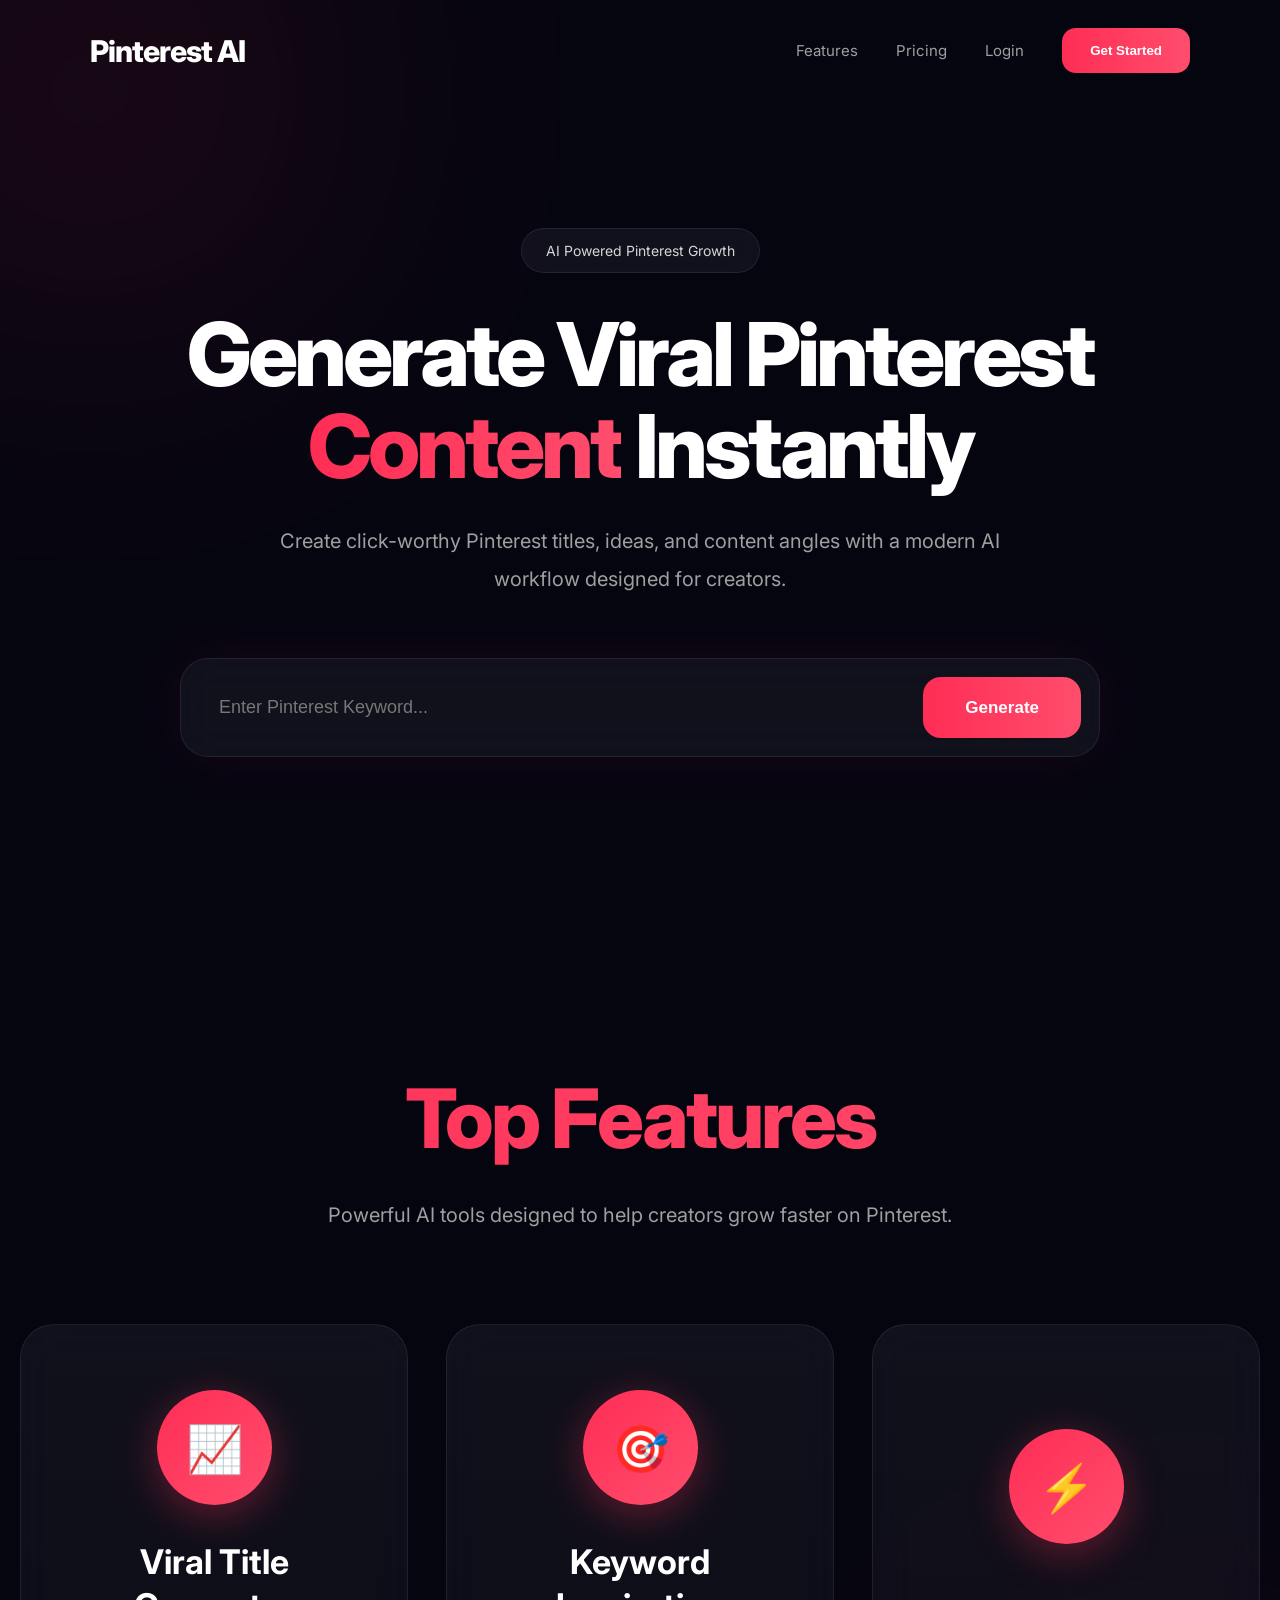
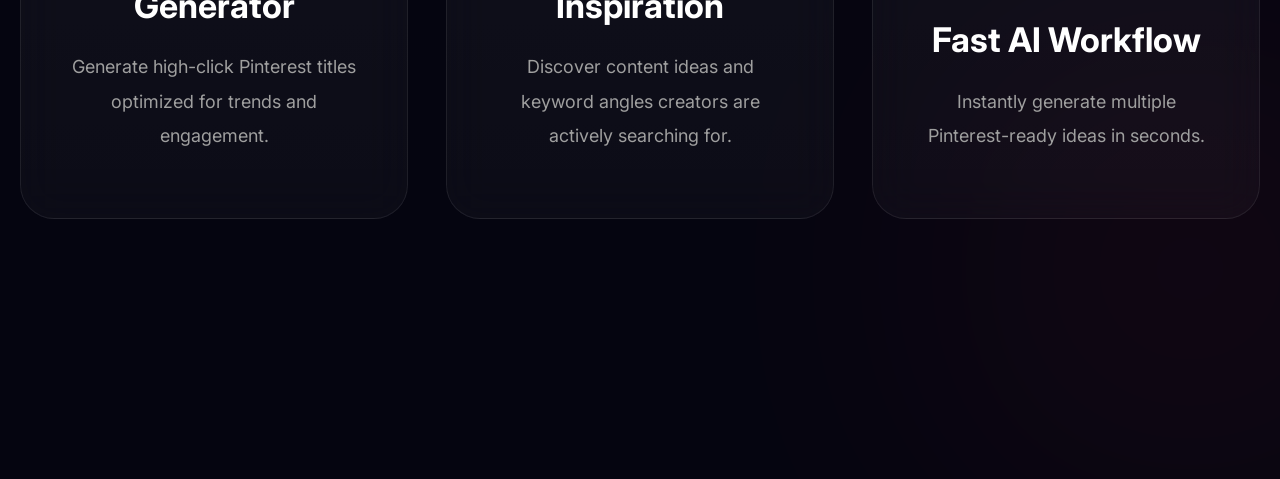
==== index.html @ 4e21ae70 "first commit" ====
<!DOCTYPE html>
<html lang="en">

<head>

  <meta charset="UTF-8">

  <meta name="viewport" content="width=device-width, initial-scale=1.0">

  <title>Pinterest AI</title>

  <link rel="stylesheet" href="style.css">

  <link rel="preconnect" href="https://fonts.googleapis.com">

  <link href="https://fonts.googleapis.com/css2?family=Inter:wght@300;400;500;600;700;800&display=swap" rel="stylesheet">

</head>

<body>

<div class="bg-blur blur1"></div>
<div class="bg-blur blur2"></div>

<header>

<div class="logo">
Pinterest AI
</div>

<nav>

<a href="#">Features</a>

<a href="#">Pricing</a>

<a href="#">Login</a>

<button>
Get Started
</button>

</nav>

</header>

<section class="hero">

<div class="badge">
AI Powered Pinterest Growth
</div>

<h1>
Generate Viral Pinterest <span>Content</span> Instantly
</h1>

<p class="subtitle">

Create click-worthy Pinterest titles, ideas, and content angles with a modern AI workflow designed for creators.

</p>

<div class="generator-box">

<input
type="text"
id="keyword"
placeholder="Enter Pinterest Keyword..."
>

<button id="generateBtn">
Generate
</button>

</div>

<div id="loading">

<div class="loader"></div>

<p>
Generating content...
</p>

</div>

<div id="results"></div>

</section>

<section class="features">

<h2>
Top Features
</h2>

<p class="feature-subtitle">
Powerful AI tools designed to help creators grow faster on Pinterest.
</p>

<div class="feature-grid">

<div class="feature-card">

<div class="icon-circle">
📈
</div>

<h3>
Viral Title Generator
</h3>

<p>
Generate high-click Pinterest titles optimized for trends and engagement.
</p>

</div>

<div class="feature-card">

<div class="icon-circle">
🎯
</div>

<h3>
Keyword Inspiration
</h3>

<p>
Discover content ideas and keyword angles creators are actively searching for.
</p>

</div>

<div class="feature-card">

<div class="icon-circle">
⚡
</div>

<h3>
Fast AI Workflow
</h3>

<p>
Instantly generate multiple Pinterest-ready ideas in seconds.
</p>

</div>

</div>

</section>

<script src="script.js"></script>

</body>
</html>
---- style.css ----
*{
  margin:0;
  padding:0;
  box-sizing:border-box;
}

html{
  scroll-behavior:smooth;
}

body{
  background:#050510;
  font-family:'Inter',sans-serif;
  color:white;
  overflow-x:hidden;
  position:relative;
}

/* BACKGROUND BLUR */

.bg-blur{
  position:absolute;
  border-radius:50%;
  filter:blur(140px);
  z-index:1;
}

.blur1{
  width:420px;
  height:420px;
  background:#ff2d55;
  top:-120px;
  left:-120px;
  opacity:0.14;
}

.blur2{
  width:420px;
  height:420px;
  background:#ff2d55;
  right:-120px;
  bottom:-120px;
  opacity:0.08;
}

/* HEADER */

header{
  width:100%;
  display:flex;
  justify-content:space-between;
  align-items:center;
  padding:28px 90px;
  position:relative;
  z-index:10;
}

.logo{
  font-size:30px;
  font-weight:800;
  letter-spacing:-1px;
  color:white;
}

nav{
  display:flex;
  align-items:center;
  gap:38px;
}

nav a{
  text-decoration:none;
  color:#9f9f9f;
  font-size:15px;
  transition:0.3s;
}

nav a:hover{
  color:white;
}

nav button{
  border:none;
  background:linear-gradient(to right,#ff2d55,#ff4d6d);
  color:white;
  padding:15px 28px;
  border-radius:14px;
  cursor:pointer;
  font-weight:600;
  transition:0.3s;
}

nav button:hover{
  transform:translateY(-2px);
  box-shadow:0 10px 35px rgba(255,45,85,0.35);
}

/* HERO */

.hero{
  width:100%;
  min-height:92vh;
  display:flex;
  flex-direction:column;
  justify-content:center;
  align-items:center;
  padding:60px 20px;
  position:relative;
  z-index:2;
}

.badge{
  background:rgba(255,255,255,0.05);
  border:1px solid rgba(255,255,255,0.08);
  padding:13px 24px;
  border-radius:100px;
  color:#d6d6d6;
  font-size:14px;
  backdrop-filter:blur(18px);
}

h1{
  font-size:88px;
  text-align:center;
  line-height:1.05;
  letter-spacing:-4px;
  max-width:1050px;
  margin-top:35px;
  font-weight:800;
}

h1 span{
  background:linear-gradient(to right,#ff2d55,#ff4d6d);
  -webkit-background-clip:text;
  -webkit-text-fill-color:transparent;
}

.subtitle{
  max-width:760px;
  text-align:center;
  color:#9f9f9f;
  font-size:20px;
  line-height:1.9;
  margin-top:30px;
}

/* GENERATOR */

.generator-box{
  width:100%;
  max-width:920px;
  margin-top:60px;
  background:rgba(255,255,255,0.05);
  border:1px solid rgba(255,255,255,0.08);
  padding:18px;
  border-radius:28px;
  display:flex;
  gap:18px;
  backdrop-filter:blur(20px);
  box-shadow:0 0 50px rgba(255,45,85,0.08);
}

.generator-box input{
  flex:1;
  background:transparent;
  border:none;
  outline:none;
  color:white;
  font-size:18px;
  padding:20px;
}

.generator-box input::placeholder{
  color:#777;
}

.generator-box button{
  border:none;
  background:linear-gradient(to right,#ff2d55,#ff4d6d);
  color:white;
  padding:0 42px;
  border-radius:18px;
  cursor:pointer;
  font-size:17px;
  font-weight:600;
  transition:0.3s;
}

.generator-box button:hover{
  transform:translateY(-2px);
  box-shadow:0 10px 30px rgba(255,45,85,0.35);
}

/* LOADING */

#loading{
  display:none;
  margin-top:40px;
  text-align:center;
}

.loader{
  width:55px;
  height:55px;
  border:4px solid rgba(255,255,255,0.08);
  border-top:4px solid #ff2d55;
  border-radius:50%;
  margin:auto;
  animation:spin 1s linear infinite;
}

@keyframes spin{
  100%{
    transform:rotate(360deg);
  }
}

#loading p{
  margin-top:18px;
  color:#9f9f9f;
}

/* RESULTS */

#results{
  width:100%;
  max-width:920px;
  margin-top:45px;
}

.result-card{
  background:rgba(255,255,255,0.04);
  border:1px solid rgba(255,255,255,0.08);
  border-radius:28px;
  padding:34px;
  margin-top:22px;
  backdrop-filter:blur(20px);
  transition:0.35s;
  font-size:22px;
  line-height:1.7;
}

.result-card:hover{
  transform:translateY(-5px);
  border-color:rgba(255,255,255,0.14);
  box-shadow:0 0 40px rgba(255,45,85,0.08);
}

.copy-btn{
  margin-top:24px;
  border:none;
  background:#15151d;
  color:white;
  padding:13px 24px;
  border-radius:14px;
  cursor:pointer;
  transition:0.3s;
}

.copy-btn:hover{
  background:#20202b;
}

/* FEATURES */

.features{
  width:100%;
  padding:140px 20px;
  position:relative;
  z-index:2;
}

.features h2{
  text-align:center;
  font-size:82px;
  font-weight:800;
  letter-spacing:-3px;
  background:linear-gradient(to right,#ff2d55,#ff4d6d);
  -webkit-background-clip:text;
  -webkit-text-fill-color:transparent;
}

.feature-subtitle{
  text-align:center;
  color:#9f9f9f;
  max-width:760px;
  margin:28px auto 0;
  font-size:20px;
  line-height:1.9;
}

.feature-grid{
  width:100%;
  max-width:1400px;
  margin:90px auto 0;
  display:grid;
  grid-template-columns:repeat(3,1fr);
  gap:38px;
  align-items:stretch;
}

.feature-card{
  position:relative;
  overflow:hidden;

  background:
  linear-gradient(
  180deg,
  rgba(255,255,255,0.05),
  rgba(255,255,255,0.03)
  );

  border:1px solid rgba(255,255,255,0.08);

  border-radius:34px;

  padding:65px 45px;

  transition:0.45s;

  backdrop-filter:blur(20px);

  min-height:420px;

  display:flex;

  flex-direction:column;

  justify-content:flex-start;
}

.feature-card:hover{

  transform:translateY(-10px);

  border-color:rgba(255,255,255,0.14);

  box-shadow:
  0 0 60px rgba(255,45,85,0.12),
  0 20px 80px rgba(0,0,0,0.45);
}

.icon-circle{

  width:115px;

  height:115px;

  border-radius:50%;

  background:
  linear-gradient(
  135deg,
  #ff2d55,
  #ff4d6d
  );

  display:flex;

  justify-content:center;

  align-items:center;

  margin:auto;

  font-size:46px;

  box-shadow:
  0 10px 40px rgba(255,45,85,0.35);
}

.feature-card h3{
  text-align:center;
  font-size:34px;
  margin-top:35px;
  line-height:1.3;
}

.feature-card p{
  text-align:center;
  color:#9f9f9f;
  line-height:1.9;
  margin-top:22px;
  font-size:18px;
}

/* MOBILE */

@media(max-width:992px){

  header{
    padding:25px 35px;
  }

  h1{
    font-size:64px;
  }

  .feature-grid{
    grid-template-columns:1fr 1fr;
  }

}

@media(max-width:768px){

  header{
    flex-direction:column;
    gap:25px;
    padding:25px 20px;
  }

  nav{
    flex-wrap:wrap;
    justify-content:center;
    gap:20px;
  }

  .hero{
    padding-top:40px;
  }

  h1{
    font-size:44px;
    line-height:1.15;
    letter-spacing:-2px;
  }

  .subtitle{
    font-size:17px;
    line-height:1.8;
    margin-top:24px;
  }

  .generator-box{
    flex-direction:column;
    padding:16px;
    border-radius:24px;
  }

  .generator-box input{
    width:100%;
    font-size:16px;
    padding:18px;
  }

  .generator-box button{
    width:100%;
    height:58px;
    font-size:16px;
  }

  .features{
    padding:100px 20px;
  }

  .features h2{
    font-size:50px;
    line-height:1.1;
  }

  .feature-subtitle{
    font-size:17px;
  }

  .feature-grid{
    grid-template-columns:1fr;
    max-width:100%;
    gap:25px;
  }

  .feature-card{
    padding:50px 28px;
    min-height:auto;
  }

  .feature-card h3{
    font-size:28px;
  }

  .feature-card p{
    font-size:16px;
  }

  .result-card{
    padding:28px;
    font-size:19px;
  }

}

@media(max-width:480px){

  .logo{
    font-size:24px;
  }

  h1{
    font-size:38px;
  }

  .badge{
    font-size:13px;
    text-align:center;
  }

  .features h2{
    font-size:42px;
  }

}
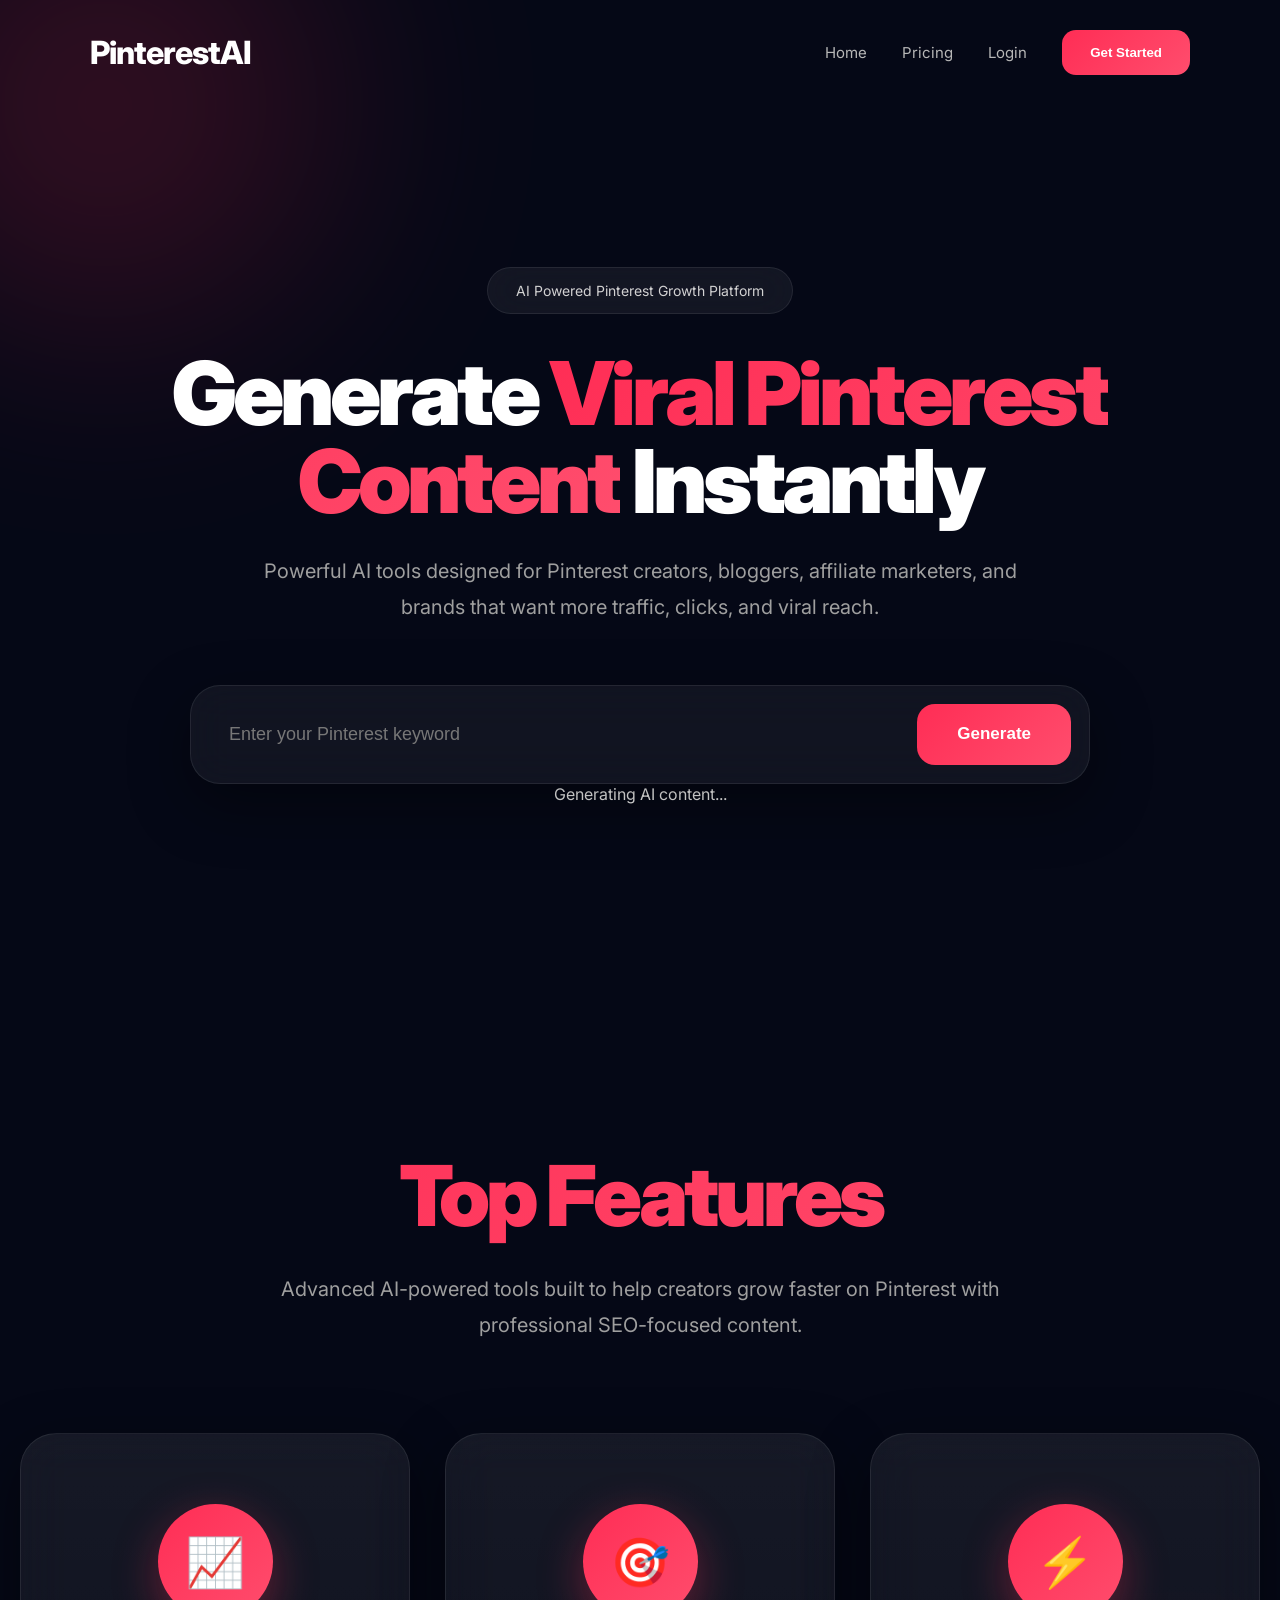
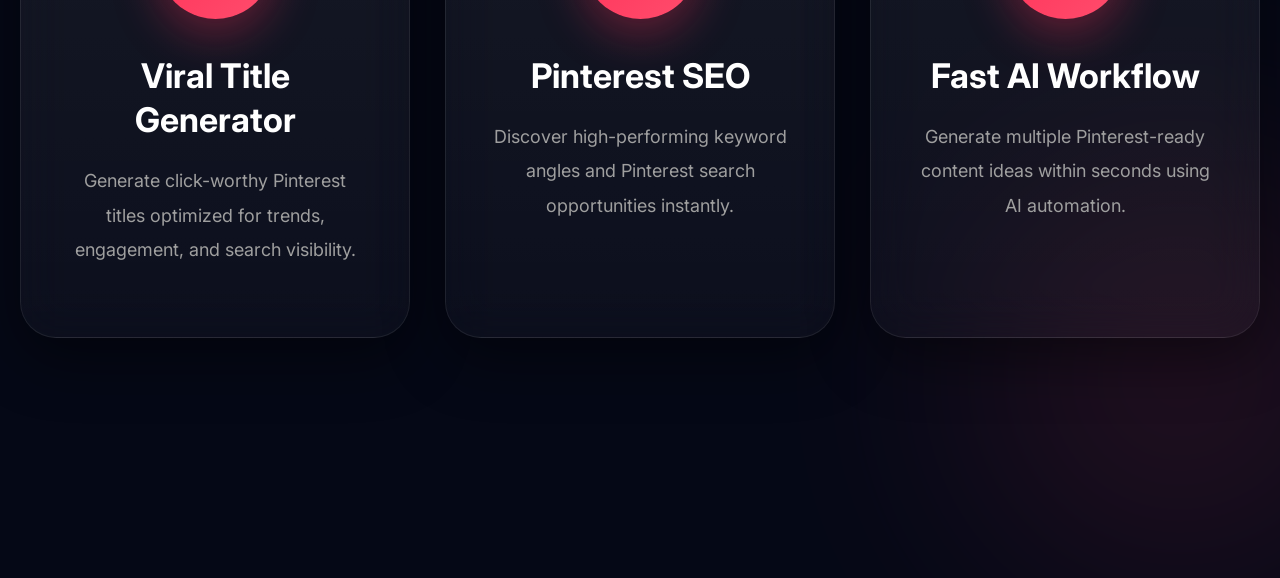
==== commit 180f9772: "new premium ui" ====
--- a/index.html
+++ b/index.html
@@ -2,157 +2,158 @@
 <html lang="en">
 
 <head>
-
   <meta charset="UTF-8">
-
   <meta name="viewport" content="width=device-width, initial-scale=1.0">
 
   <title>Pinterest AI</title>
 
-  <link rel="stylesheet" href="style.css">
+  <link rel="stylesheet" href="css/style.css">
 
   <link rel="preconnect" href="https://fonts.googleapis.com">
-
-  <link href="https://fonts.googleapis.com/css2?family=Inter:wght@300;400;500;600;700;800&display=swap" rel="stylesheet">
-
+  <link href="https://fonts.googleapis.com/css2?family=Inter:wght@300;400;500;600;700;800;900&display=swap" rel="stylesheet">
 </head>
 
 <body>
 
-<div class="bg-blur blur1"></div>
-<div class="bg-blur blur2"></div>
+  <div class="bg-blur blur1"></div>
+  <div class="bg-blur blur2"></div>
 
-<header>
+  <!-- NAVBAR -->
 
-<div class="logo">
-Pinterest AI
-</div>
+  <header>
 
-<nav>
+    <div class="logo">
+      PinterestAI
+    </div>
 
-<a href="#">Features</a>
+    <nav>
 
-<a href="#">Pricing</a>
+      <a href="index.html">Home</a>
 
-<a href="#">Login</a>
+      <a href="pages/pricing.html">Pricing</a>
 
-<button>
-Get Started
-</button>
+      <a href="pages/login.html">Login</a>
 
-</nav>
+      <button>
+        Get Started
+      </button>
 
-</header>
+    </nav>
 
-<section class="hero">
+  </header>
 
-<div class="badge">
-AI Powered Pinterest Growth
-</div>
+  <!-- HERO -->
 
-<h1>
-Generate Viral Pinterest <span>Content</span> Instantly
-</h1>
+  <section class="hero">
 
-<p class="subtitle">
+    <div class="badge">
+      AI Powered Pinterest Growth Platform
+    </div>
 
-Create click-worthy Pinterest titles, ideas, and content angles with a modern AI workflow designed for creators.
+    <h1>
+      Generate <span>Viral Pinterest Content</span> Instantly
+    </h1>
 
-</p>
+    <p class="subtitle">
+      Powerful AI tools designed for Pinterest creators, bloggers,
+      affiliate marketers, and brands that want more traffic,
+      clicks, and viral reach.
+    </p>
 
-<div class="generator-box">
+    <div class="generator-box">
 
-<input
-type="text"
-id="keyword"
-placeholder="Enter Pinterest Keyword..."
->
+      <input type="text" id="keyword" placeholder="Enter your Pinterest keyword">
 
-<button id="generateBtn">
-Generate
-</button>
+      <button onclick="generateTitle()">
+        Generate
+      </button>
 
-</div>
+    </div>
 
-<div id="loading">
+    <div id="loading">
 
-<div class="loader"></div>
+      <div class="loader"></div>
 
-<p>
-Generating content...
-</p>
+      <p>Generating AI content...</p>
 
-</div>
+    </div>
 
-<div id="results"></div>
+    <div id="results"></div>
 
-</section>
+  </section>
 
-<section class="features">
+  <!-- FEATURES -->
 
-<h2>
-Top Features
-</h2>
+  <section class="features">
 
-<p class="feature-subtitle">
-Powerful AI tools designed to help creators grow faster on Pinterest.
-</p>
+    <h2>
+      Top Features
+    </h2>
 
-<div class="feature-grid">
+    <p class="feature-subtitle">
+      Advanced AI-powered tools built to help creators grow
+      faster on Pinterest with professional SEO-focused content.
+    </p>
 
-<div class="feature-card">
+    <div class="feature-grid">
 
-<div class="icon-circle">
-📈
-</div>
+      <div class="feature-card">
 
-<h3>
-Viral Title Generator
-</h3>
+        <div class="icon-circle">
+          📈
+        </div>
 
-<p>
-Generate high-click Pinterest titles optimized for trends and engagement.
-</p>
+        <h3>
+          Viral Title Generator
+        </h3>
 
-</div>
+        <p>
+          Generate click-worthy Pinterest titles optimized for
+          trends, engagement, and search visibility.
+        </p>
 
-<div class="feature-card">
+      </div>
 
-<div class="icon-circle">
-🎯
-</div>
+      <div class="feature-card">
 
-<h3>
-Keyword Inspiration
-</h3>
+        <div class="icon-circle">
+          🎯
+        </div>
 
-<p>
-Discover content ideas and keyword angles creators are actively searching for.
-</p>
+        <h3>
+          Pinterest SEO
+        </h3>
 
-</div>
+        <p>
+          Discover high-performing keyword angles and
+          Pinterest search opportunities instantly.
+        </p>
 
-<div class="feature-card">
+      </div>
 
-<div class="icon-circle">
-⚡
-</div>
+      <div class="feature-card">
 
-<h3>
-Fast AI Workflow
-</h3>
+        <div class="icon-circle">
+          ⚡
+        </div>
 
-<p>
-Instantly generate multiple Pinterest-ready ideas in seconds.
-</p>
+        <h3>
+          Fast AI Workflow
+        </h3>
 
-</div>
+        <p>
+          Generate multiple Pinterest-ready content ideas
+          within seconds using AI automation.
+        </p>
 
-</div>
+      </div>
 
-</section>
+    </div>
 
-<script src="script.js"></script>
+  </section>
+
+  <script src="js/script.js"></script>
 
 </body>
+
 </html>
--- a/css/style.css
+++ b/css/style.css
@@ -0,0 +1,378 @@
+*{
+  margin:0;
+  padding:0;
+  box-sizing:border-box;
+}
+
+body{
+  font-family:'Inter',sans-serif;
+  background:#050816;
+  color:white;
+  overflow-x:hidden;
+  position:relative;
+}
+
+/* BACKGROUND */
+
+.bg-blur{
+  position:absolute;
+  border-radius:50%;
+  filter:blur(120px);
+  z-index:-1;
+}
+
+.blur1{
+  width:450px;
+  height:450px;
+  background:#ff2d55;
+  top:-120px;
+  left:-120px;
+  opacity:0.18;
+}
+
+.blur2{
+  width:400px;
+  height:400px;
+  background:#ff4d6d;
+  right:-100px;
+  bottom:-100px;
+  opacity:0.12;
+}
+
+/* NAVBAR */
+
+header{
+  width:100%;
+  display:flex;
+  justify-content:space-between;
+  align-items:center;
+  padding:30px 90px;
+  position:relative;
+  z-index:100;
+}
+
+.logo{
+  font-size:32px;
+  font-weight:800;
+  letter-spacing:-1px;
+}
+
+nav{
+  display:flex;
+  align-items:center;
+  gap:35px;
+}
+
+nav a{
+  color:#b7b7b7;
+  text-decoration:none;
+  font-size:15px;
+  transition:0.3s;
+}
+
+nav a:hover{
+  color:white;
+}
+
+nav button{
+  background:linear-gradient(135deg,#ff2d55,#ff4d6d);
+  border:none;
+  color:white;
+  padding:15px 28px;
+  border-radius:14px;
+  font-weight:600;
+  cursor:pointer;
+  transition:0.4s;
+}
+
+nav button:hover{
+  transform:translateY(-3px);
+  box-shadow:0 15px 40px rgba(255,45,85,0.35);
+}
+
+/* HERO */
+
+.hero{
+  width:100%;
+  min-height:100vh;
+  display:flex;
+  flex-direction:column;
+  justify-content:center;
+  align-items:center;
+  padding:60px 20px;
+  text-align:center;
+  position:relative;
+}
+
+.badge{
+  background:rgba(255,255,255,0.06);
+  border:1px solid rgba(255,255,255,0.08);
+  padding:14px 28px;
+  border-radius:100px;
+  font-size:14px;
+  color:#d2d2d2;
+  backdrop-filter:blur(20px);
+}
+
+h1{
+  font-size:88px;
+  line-height:1;
+  max-width:1100px;
+  margin-top:35px;
+  font-weight:900;
+  letter-spacing:-4px;
+}
+
+h1 span{
+  background:linear-gradient(135deg,#ff2d55,#ff4d6d);
+  -webkit-background-clip:text;
+  -webkit-text-fill-color:transparent;
+}
+
+.subtitle{
+  max-width:760px;
+  margin-top:28px;
+  color:#9f9f9f;
+  font-size:20px;
+  line-height:1.8;
+}
+
+/* GENERATOR */
+
+.generator-box{
+  width:100%;
+  max-width:900px;
+  margin-top:60px;
+  background:rgba(255,255,255,0.05);
+  border:1px solid rgba(255,255,255,0.08);
+  border-radius:30px;
+  padding:18px;
+  display:flex;
+  gap:18px;
+  backdrop-filter:blur(20px);
+  box-shadow:0 20px 60px rgba(0,0,0,0.4);
+}
+
+.generator-box input{
+  flex:1;
+  background:transparent;
+  border:none;
+  outline:none;
+  color:white;
+  font-size:18px;
+  padding:20px;
+}
+
+.generator-box input::placeholder{
+  color:#777;
+}
+
+.generator-box button{
+  border:none;
+  background:linear-gradient(135deg,#ff2d55,#ff4d6d);
+  color:white;
+  padding:0 40px;
+  border-radius:18px;
+  font-size:17px;
+  font-weight:600;
+  cursor:pointer;
+  transition:0.4s;
+}
+
+.generator-box button:hover{
+  transform:translateY(-3px);
+  box-shadow:0 15px 40px rgba(255,45,85,0.35);
+}
+
+/* RESULTS */
+
+#results{
+  width:100%;
+  max-width:900px;
+  margin-top:40px;
+}
+
+.result-card{
+  background:rgba(255,255,255,0.05);
+  border:1px solid rgba(255,255,255,0.08);
+  border-radius:28px;
+  padding:35px;
+  margin-top:22px;
+  font-size:22px;
+  line-height:1.7;
+  backdrop-filter:blur(20px);
+  transition:0.4s;
+}
+
+.result-card:hover{
+  transform:translateY(-6px);
+  box-shadow:0 20px 60px rgba(0,0,0,0.45);
+}
+
+.copy-btn{
+  margin-top:25px;
+  background:#121212;
+  border:none;
+  color:white;
+  padding:14px 24px;
+  border-radius:14px;
+  cursor:pointer;
+}
+
+/* FEATURES */
+
+.features{
+  width:100%;
+  padding:140px 20px;
+  position:relative;
+}
+
+.features h2{
+  text-align:center;
+  font-size:84px;
+  font-weight:900;
+  letter-spacing:-4px;
+  background:linear-gradient(135deg,#ff2d55,#ff4d6d);
+  -webkit-background-clip:text;
+  -webkit-text-fill-color:transparent;
+}
+
+.feature-subtitle{
+  text-align:center;
+  color:#9f9f9f;
+  max-width:760px;
+  margin:25px auto 0;
+  line-height:1.8;
+  font-size:20px;
+}
+
+.feature-grid{
+  width:100%;
+  max-width:1400px;
+  margin:90px auto 0;
+  display:grid;
+  grid-template-columns:repeat(3,1fr);
+  gap:35px;
+}
+
+.feature-card{
+  position:relative;
+  overflow:hidden;
+
+  background:
+  linear-gradient(
+  180deg,
+  rgba(255,255,255,0.07),
+  rgba(255,255,255,0.03)
+  );
+
+  border:1px solid rgba(255,255,255,0.08);
+
+  border-radius:36px;
+
+  padding:70px 45px;
+
+  backdrop-filter:blur(24px);
+
+  transition:0.45s;
+
+  transform-style:preserve-3d;
+
+  box-shadow:
+  0 20px 60px rgba(0,0,0,0.45);
+}
+
+.feature-card:hover{
+  transform:
+  translateY(-12px)
+  rotateX(4deg)
+  rotateY(-4deg);
+
+  box-shadow:
+  0 35px 80px rgba(0,0,0,0.55),
+  0 0 60px rgba(255,45,85,0.12);
+}
+
+.icon-circle{
+  width:115px;
+  height:115px;
+  border-radius:50%;
+  background:linear-gradient(135deg,#ff2d55,#ff4d6d);
+  display:flex;
+  justify-content:center;
+  align-items:center;
+  margin:auto;
+  font-size:48px;
+
+  box-shadow:
+  0 15px 45px rgba(255,45,85,0.35);
+}
+
+.feature-card h3{
+  text-align:center;
+  margin-top:35px;
+  font-size:34px;
+  line-height:1.3;
+}
+
+.feature-card p{
+  text-align:center;
+  color:#9f9f9f;
+  line-height:1.9;
+  margin-top:22px;
+  font-size:18px;
+}
+
+/* MOBILE */
+
+@media(max-width:992px){
+
+  h1{
+    font-size:64px;
+  }
+
+  .feature-grid{
+    grid-template-columns:1fr 1fr;
+  }
+
+}
+
+@media(max-width:768px){
+
+  header{
+    flex-direction:column;
+    gap:20px;
+    padding:25px 20px;
+  }
+
+  nav{
+    flex-wrap:wrap;
+    justify-content:center;
+  }
+
+  h1{
+    font-size:44px;
+    letter-spacing:-2px;
+  }
+
+  .subtitle{
+    font-size:17px;
+  }
+
+  .generator-box{
+    flex-direction:column;
+  }
+
+  .generator-box button{
+    height:58px;
+  }
+
+  .features h2{
+    font-size:50px;
+  }
+
+  .feature-grid{
+    grid-template-columns:1fr;
+  }
+
+}
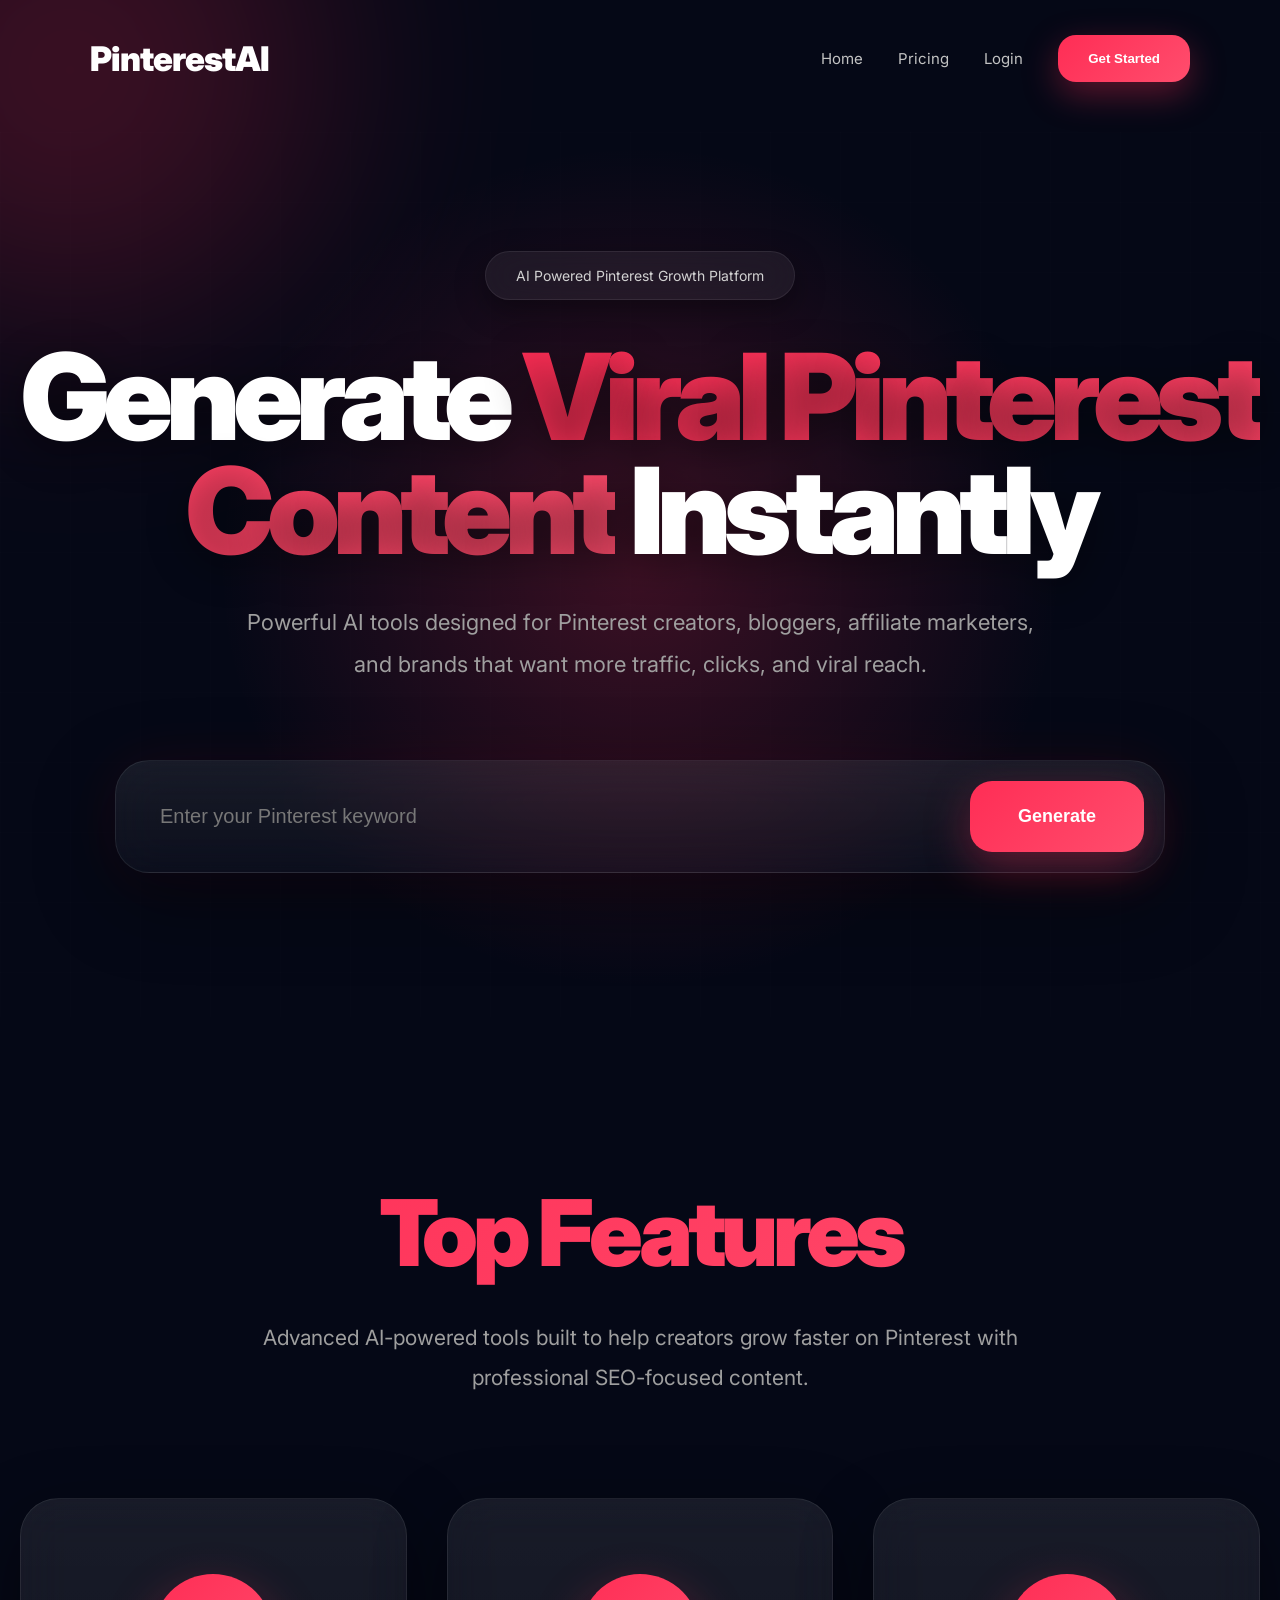
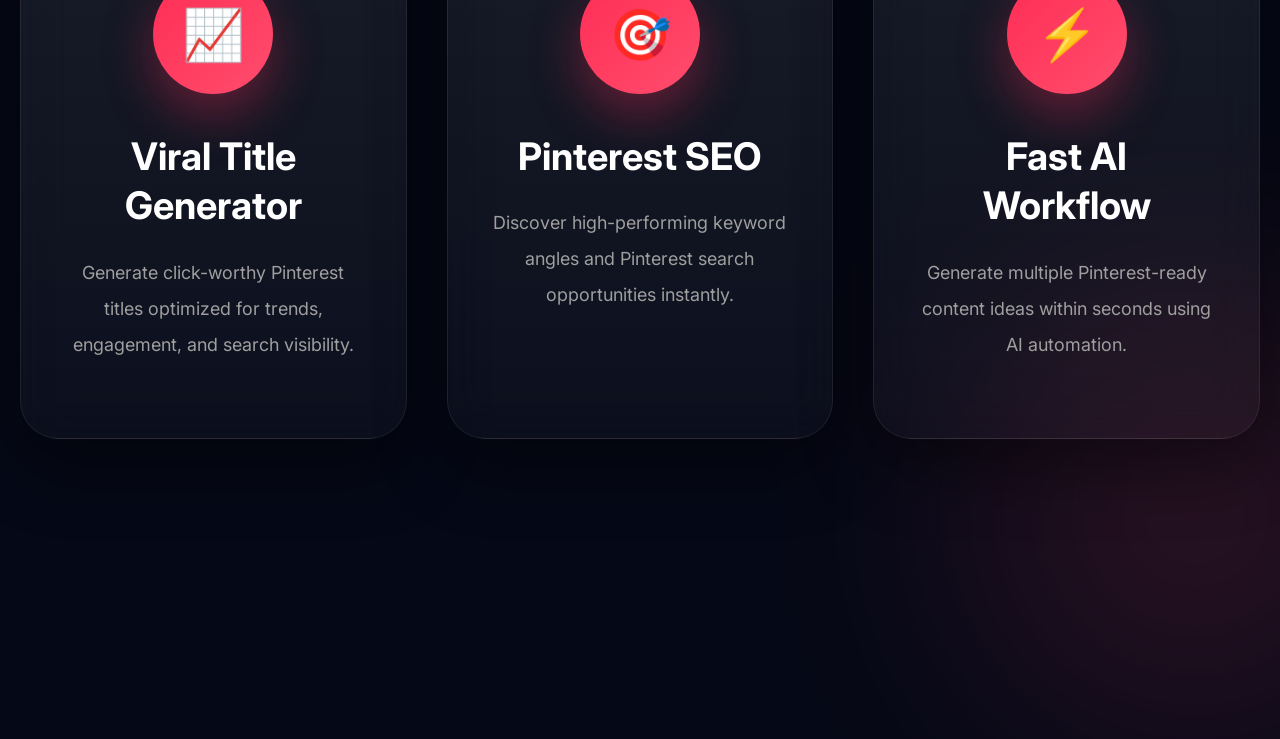
==== commit 1a9f989f: "new design" ====
--- a/index.html
+++ b/index.html
@@ -67,14 +67,6 @@
       <button onclick="generateTitle()">
         Generate
       </button>
-
-    </div>
-
-    <div id="loading">
-
-      <div class="loader"></div>
-
-      <p>Generating AI content...</p>
 
     </div>
 
--- a/css/style.css
+++ b/css/style.css
@@ -22,21 +22,21 @@
 }
 
 .blur1{
+  width:500px;
+  height:500px;
+  background:#ff2d55;
+  top:-180px;
+  left:-180px;
+  opacity:0.22;
+}
+
+.blur2{
   width:450px;
   height:450px;
-  background:#ff2d55;
-  top:-120px;
-  left:-120px;
-  opacity:0.18;
-}
-
-.blur2{
-  width:400px;
-  height:400px;
   background:#ff4d6d;
-  right:-100px;
-  bottom:-100px;
-  opacity:0.12;
+  right:-140px;
+  bottom:-140px;
+  opacity:0.14;
 }
 
 /* NAVBAR */
@@ -46,14 +46,14 @@
   display:flex;
   justify-content:space-between;
   align-items:center;
-  padding:30px 90px;
+  padding:35px 90px;
   position:relative;
   z-index:100;
 }
 
 .logo{
-  font-size:32px;
-  font-weight:800;
+  font-size:34px;
+  font-weight:900;
   letter-spacing:-1px;
 }
 
@@ -64,10 +64,10 @@
 }
 
 nav a{
-  color:#b7b7b7;
+  color:#c3c3c3;
   text-decoration:none;
   font-size:15px;
-  transition:0.3s;
+  transition:0.35s;
 }
 
 nav a:hover{
@@ -75,92 +75,247 @@
 }
 
 nav button{
-  background:linear-gradient(135deg,#ff2d55,#ff4d6d);
   border:none;
+  background:
+  linear-gradient(
+  135deg,
+  #ff2d55,
+  #ff4d6d
+  );
+
   color:white;
-  padding:15px 28px;
-  border-radius:14px;
-  font-weight:600;
+
+  padding:16px 30px;
+
+  border-radius:18px;
+
+  font-weight:700;
+
   cursor:pointer;
-  transition:0.4s;
+
+  transition:0.45s;
+
+  box-shadow:
+  0 12px 35px rgba(255,45,85,0.35);
 }
 
 nav button:hover{
-  transform:translateY(-3px);
-  box-shadow:0 15px 40px rgba(255,45,85,0.35);
+
+  transform:
+  translateY(-4px)
+  scale(1.03);
+
+  box-shadow:
+  0 20px 50px rgba(255,45,85,0.45);
 }
 
 /* HERO */
 
 .hero{
+
   width:100%;
+
   min-height:100vh;
+
   display:flex;
+
   flex-direction:column;
+
   justify-content:center;
+
   align-items:center;
-  padding:60px 20px;
+
+  padding:120px 20px 90px;
+
   text-align:center;
-  position:relative;
+
+  position:relative;
+
+  overflow:hidden;
+}
+
+/* GRID EFFECT */
+
+.hero::before{
+
+  content:"";
+
+  position:absolute;
+
+  width:100%;
+  height:100%;
+
+  background-image:
+
+  linear-gradient(
+  rgba(255,255,255,0.03) 1px,
+  transparent 1px
+  ),
+
+  linear-gradient(
+  90deg,
+  rgba(255,255,255,0.03) 1px,
+  transparent 1px
+  );
+
+  background-size:70px 70px;
+
+  opacity:0.22;
+
+  z-index:-2;
+}
+
+/* GLOW */
+
+.hero::after{
+
+  content:"";
+
+  position:absolute;
+
+  width:850px;
+  height:850px;
+
+  background:
+  radial-gradient(
+  circle,
+  rgba(255,45,85,0.22),
+  transparent 70%
+  );
+
+  top:50%;
+  left:50%;
+
+  transform:
+  translate(-50%,-50%);
+
+  z-index:-1;
 }
 
 .badge{
-  background:rgba(255,255,255,0.06);
-  border:1px solid rgba(255,255,255,0.08);
-  padding:14px 28px;
+
+  background:
+  rgba(255,255,255,0.06);
+
+  border:
+  1px solid rgba(255,255,255,0.08);
+
+  padding:15px 30px;
+
   border-radius:100px;
+
   font-size:14px;
+
   color:#d2d2d2;
+
   backdrop-filter:blur(20px);
+
+  box-shadow:
+  0 10px 30px rgba(0,0,0,0.35);
 }
 
 h1{
-  font-size:88px;
-  line-height:1;
-  max-width:1100px;
-  margin-top:35px;
+
+  font-size:120px;
+
+  line-height:0.95;
+
+  max-width:1250px;
+
+  margin-top:40px;
+
   font-weight:900;
-  letter-spacing:-4px;
+
+  letter-spacing:-7px;
+
+  text-align:center;
+
+  position:relative;
+
+  z-index:2;
+
+  text-shadow:
+  0 10px 40px rgba(0,0,0,0.45);
 }
 
 h1 span{
-  background:linear-gradient(135deg,#ff2d55,#ff4d6d);
+
+  background:
+  linear-gradient(
+  135deg,
+  #ff2d55,
+  #ff4d6d
+  );
+
   -webkit-background-clip:text;
   -webkit-text-fill-color:transparent;
 }
 
 .subtitle{
-  max-width:760px;
-  margin-top:28px;
+
+  max-width:820px;
+
+  margin-top:34px;
+
   color:#9f9f9f;
+
+  font-size:22px;
+
+  line-height:1.9;
+}
+
+/* GENERATOR */
+
+.generator-box{
+
+  width:100%;
+
+  max-width:1050px;
+
+  margin-top:75px;
+
+  background:
+  linear-gradient(
+  180deg,
+  rgba(255,255,255,0.08),
+  rgba(255,255,255,0.03)
+  );
+
+  border:
+  1px solid rgba(255,255,255,0.08);
+
+  border-radius:34px;
+
+  padding:20px;
+
+  display:flex;
+
+  gap:20px;
+
+  backdrop-filter:blur(24px);
+
+  box-shadow:
+  0 25px 80px rgba(0,0,0,0.45),
+  0 0 60px rgba(255,45,85,0.08);
+
+  position:relative;
+}
+
+.generator-box input{
+
+  flex:1;
+
+  background:transparent;
+
+  border:none;
+
+  outline:none;
+
+  color:white;
+
   font-size:20px;
-  line-height:1.8;
-}
-
-/* GENERATOR */
-
-.generator-box{
-  width:100%;
-  max-width:900px;
-  margin-top:60px;
-  background:rgba(255,255,255,0.05);
-  border:1px solid rgba(255,255,255,0.08);
-  border-radius:30px;
-  padding:18px;
-  display:flex;
-  gap:18px;
-  backdrop-filter:blur(20px);
-  box-shadow:0 20px 60px rgba(0,0,0,0.4);
-}
-
-.generator-box input{
-  flex:1;
-  background:transparent;
-  border:none;
-  outline:none;
-  color:white;
-  font-size:18px;
-  padding:20px;
+
+  padding:24px;
 }
 
 .generator-box input::placeholder{
@@ -168,158 +323,274 @@
 }
 
 .generator-box button{
+
   border:none;
-  background:linear-gradient(135deg,#ff2d55,#ff4d6d);
+
+  background:
+  linear-gradient(
+  135deg,
+  #ff2d55,
+  #ff4d6d
+  );
+
   color:white;
-  padding:0 40px;
-  border-radius:18px;
-  font-size:17px;
-  font-weight:600;
+
+  padding:0 48px;
+
+  border-radius:22px;
+
+  font-size:18px;
+
+  font-weight:700;
+
   cursor:pointer;
-  transition:0.4s;
+
+  transition:0.45s;
+
+  position:relative;
+
+  overflow:hidden;
+
+  box-shadow:
+  0 15px 45px rgba(255,45,85,0.35);
 }
 
 .generator-box button:hover{
-  transform:translateY(-3px);
-  box-shadow:0 15px 40px rgba(255,45,85,0.35);
+
+  transform:
+  translateY(-4px)
+  scale(1.03);
+
+  box-shadow:
+  0 25px 60px rgba(255,45,85,0.45);
 }
 
 /* RESULTS */
 
 #results{
+
   width:100%;
-  max-width:900px;
+
+  max-width:1050px;
+
   margin-top:40px;
 }
 
 .result-card{
-  background:rgba(255,255,255,0.05);
-  border:1px solid rgba(255,255,255,0.08);
-  border-radius:28px;
-  padding:35px;
-  margin-top:22px;
-  font-size:22px;
+
+  background:
+  linear-gradient(
+  180deg,
+  rgba(255,255,255,0.08),
+  rgba(255,255,255,0.03)
+  );
+
+  border:
+  1px solid rgba(255,255,255,0.08);
+
+  border-radius:30px;
+
+  padding:40px;
+
+  margin-top:25px;
+
+  font-size:24px;
+
   line-height:1.7;
+
   backdrop-filter:blur(20px);
-  transition:0.4s;
+
+  transition:0.45s;
+
+  box-shadow:
+  0 20px 60px rgba(0,0,0,0.35);
 }
 
 .result-card:hover{
-  transform:translateY(-6px);
-  box-shadow:0 20px 60px rgba(0,0,0,0.45);
+
+  transform:
+  translateY(-8px);
+
+  box-shadow:
+  0 30px 80px rgba(0,0,0,0.45);
 }
 
 .copy-btn{
-  margin-top:25px;
-  background:#121212;
+
+  margin-top:28px;
+
+  background:#10131d;
+
   border:none;
+
   color:white;
-  padding:14px 24px;
-  border-radius:14px;
+
+  padding:15px 26px;
+
+  border-radius:16px;
+
   cursor:pointer;
+
+  transition:0.35s;
+}
+
+.copy-btn:hover{
+  background:#171b29;
 }
 
 /* FEATURES */
 
 .features{
+
   width:100%;
-  padding:140px 20px;
+
+  padding:160px 20px;
+
   position:relative;
 }
 
 .features h2{
+
   text-align:center;
-  font-size:84px;
+
+  font-size:92px;
+
   font-weight:900;
-  letter-spacing:-4px;
-  background:linear-gradient(135deg,#ff2d55,#ff4d6d);
+
+  letter-spacing:-5px;
+
+  background:
+  linear-gradient(
+  135deg,
+  #ff2d55,
+  #ff4d6d
+  );
+
   -webkit-background-clip:text;
   -webkit-text-fill-color:transparent;
 }
 
 .feature-subtitle{
+
   text-align:center;
+
   color:#9f9f9f;
-  max-width:760px;
-  margin:25px auto 0;
-  line-height:1.8;
-  font-size:20px;
+
+  max-width:780px;
+
+  margin:30px auto 0;
+
+  line-height:1.9;
+
+  font-size:21px;
 }
 
 .feature-grid{
+
   width:100%;
-  max-width:1400px;
-  margin:90px auto 0;
+
+  max-width:1450px;
+
+  margin:100px auto 0;
+
   display:grid;
+
   grid-template-columns:repeat(3,1fr);
-  gap:35px;
+
+  gap:40px;
 }
 
 .feature-card{
-  position:relative;
+
+  position:relative;
+
   overflow:hidden;
 
   background:
   linear-gradient(
   180deg,
-  rgba(255,255,255,0.07),
+  rgba(255,255,255,0.08),
   rgba(255,255,255,0.03)
   );
 
-  border:1px solid rgba(255,255,255,0.08);
-
-  border-radius:36px;
-
-  padding:70px 45px;
+  border:
+  1px solid rgba(255,255,255,0.08);
+
+  border-radius:38px;
+
+  padding:75px 45px;
 
   backdrop-filter:blur(24px);
 
-  transition:0.45s;
+  transition:0.5s;
 
   transform-style:preserve-3d;
 
   box-shadow:
-  0 20px 60px rgba(0,0,0,0.45);
+  0 25px 70px rgba(0,0,0,0.45);
 }
 
 .feature-card:hover{
+
   transform:
-  translateY(-12px)
-  rotateX(4deg)
-  rotateY(-4deg);
-
-  box-shadow:
-  0 35px 80px rgba(0,0,0,0.55),
-  0 0 60px rgba(255,45,85,0.12);
+  translateY(-14px)
+  rotateX(5deg)
+  rotateY(-5deg);
+
+  box-shadow:
+  0 40px 90px rgba(0,0,0,0.55),
+  0 0 70px rgba(255,45,85,0.14);
 }
 
 .icon-circle{
-  width:115px;
-  height:115px;
+
+  width:120px;
+  height:120px;
+
   border-radius:50%;
-  background:linear-gradient(135deg,#ff2d55,#ff4d6d);
+
+  background:
+  linear-gradient(
+  135deg,
+  #ff2d55,
+  #ff4d6d
+  );
+
   display:flex;
+
   justify-content:center;
+
   align-items:center;
+
   margin:auto;
-  font-size:48px;
-
-  box-shadow:
-  0 15px 45px rgba(255,45,85,0.35);
+
+  font-size:50px;
+
+  box-shadow:
+  0 20px 50px rgba(255,45,85,0.35);
 }
 
 .feature-card h3{
+
   text-align:center;
-  margin-top:35px;
-  font-size:34px;
+
+  margin-top:38px;
+
+  font-size:38px;
+
   line-height:1.3;
 }
 
 .feature-card p{
+
   text-align:center;
+
   color:#9f9f9f;
-  line-height:1.9;
-  margin-top:22px;
+
+  line-height:2;
+
+  margin-top:24px;
+
   font-size:18px;
 }
 
@@ -328,13 +599,12 @@
 @media(max-width:992px){
 
   h1{
-    font-size:64px;
+    font-size:75px;
   }
 
   .feature-grid{
     grid-template-columns:1fr 1fr;
   }
-
 }
 
 @media(max-width:768px){
@@ -351,7 +621,7 @@
   }
 
   h1{
-    font-size:44px;
+    font-size:50px;
     letter-spacing:-2px;
   }
 
@@ -364,15 +634,18 @@
   }
 
   .generator-box button{
-    height:58px;
+    height:65px;
   }
 
   .features h2{
-    font-size:50px;
+    font-size:56px;
   }
 
   .feature-grid{
     grid-template-columns:1fr;
   }
 
+  .feature-card{
+    padding:55px 30px;
+  }
 }
